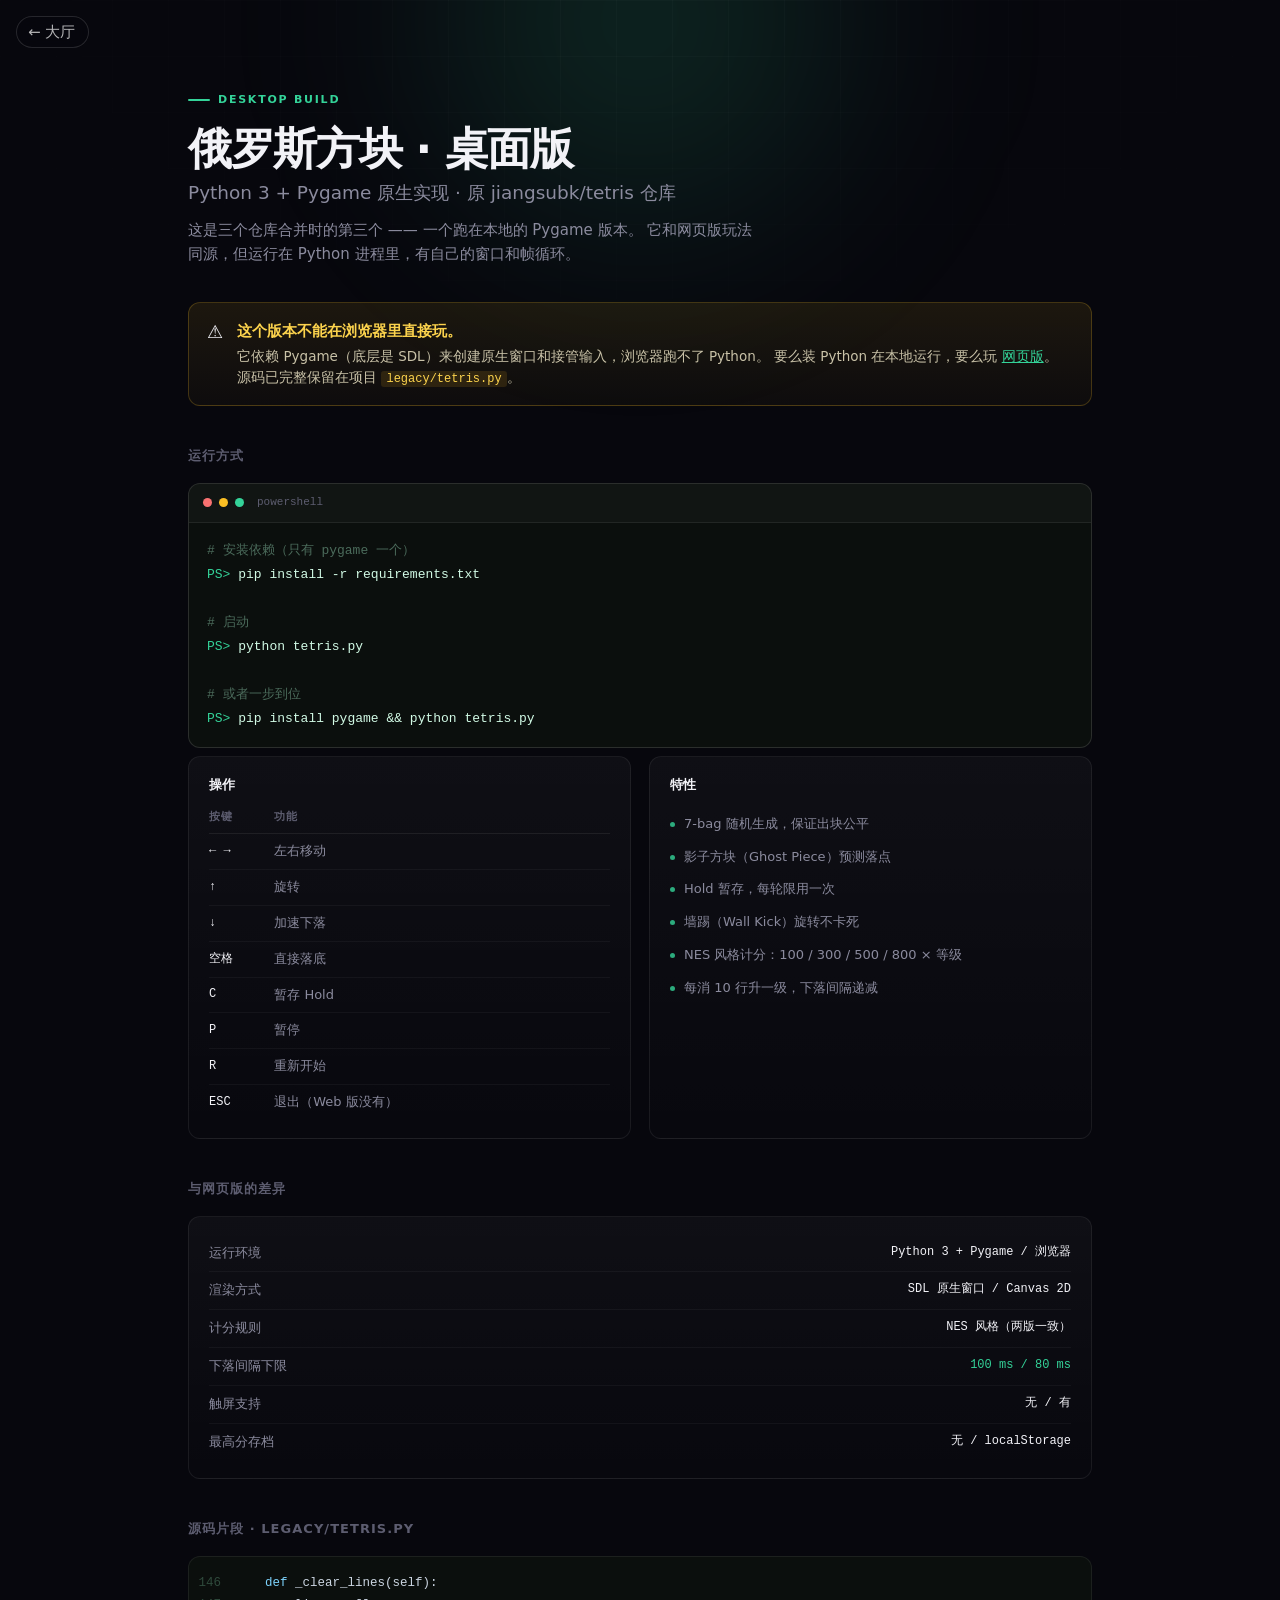
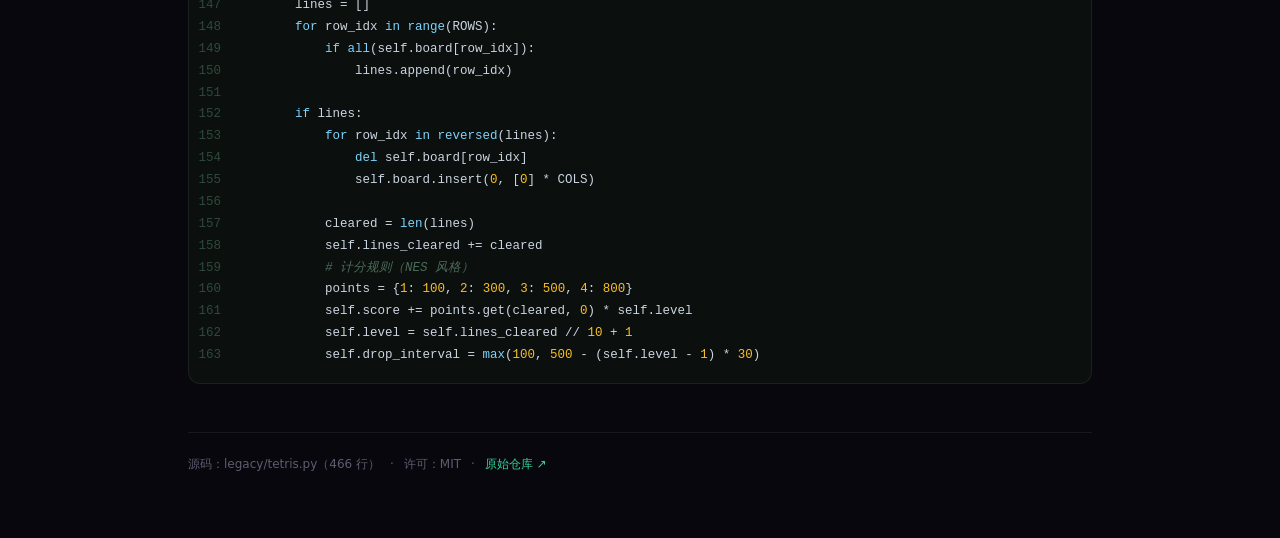
==== games/tetris-pygame/index.html @ be8d8ff5 "初始化：三个小游戏合并为统一游戏厅 - 新增大厅入口（三卡布局、最高分回填、键盘快捷入口） - 迁移雷霆战机与俄罗斯方块，注入返回大厅导航 - 俄罗斯方块补最高分持久化，修复窄屏标签竖排问题 - Py" ====
<!DOCTYPE html>
<html lang="zh-CN">
<head>
<meta charset="UTF-8">
<meta name="viewport" content="width=device-width, initial-scale=1.0">
<title>俄罗斯方块 · 桌面版 | 游戏厅</title>
<style>
  *, *::before, *::after { margin: 0; padding: 0; box-sizing: border-box; }

  :root {
    --bg: #07070d;
    --line: rgba(255, 255, 255, 0.07);
    --line-strong: rgba(255, 255, 255, 0.13);
    --text: #f2f2f7;
    --muted: #8b8b9e;
    --dim: #5d5d70;
    --acc: #34d399;
    --acc-soft: rgba(52, 211, 153, 0.14);
  }

  html { -webkit-text-size-adjust: 100%; }

  body {
    min-height: 100vh;
    background: var(--bg);
    color: var(--text);
    font-family: "Inter", system-ui, -apple-system, "Segoe UI", "PingFang SC", "Microsoft YaHei", sans-serif;
    font-size: 15px;
    line-height: 1.6;
    -webkit-font-smoothing: antialiased;
    position: relative;
    overflow-x: hidden;
  }

  .glow {
    position: fixed;
    width: 640px; height: 640px;
    top: -300px; left: 50%;
    transform: translateX(-50%);
    border-radius: 50%;
    background: radial-gradient(circle, rgba(52, 211, 153, 0.18), transparent 68%);
    filter: blur(80px);
    pointer-events: none;
    z-index: 0;
  }

  .grid-lines {
    position: fixed;
    inset: 0;
    pointer-events: none;
    z-index: 0;
    background-image:
      linear-gradient(rgba(255,255,255,0.02) 1px, transparent 1px),
      linear-gradient(90deg, rgba(255,255,255,0.02) 1px, transparent 1px);
    background-size: 56px 56px;
    mask-image: radial-gradient(ellipse 80% 60% at 50% 0%, #000 10%, transparent 75%);
    -webkit-mask-image: radial-gradient(ellipse 80% 60% at 50% 0%, #000 10%, transparent 75%);
  }

  .back {
    position: fixed;
    left: 16px; top: 16px;
    z-index: 10;
    display: inline-flex;
    align-items: center;
    gap: 5px;
    height: 32px;
    padding: 0 13px 0 11px;
    border-radius: 16px;
    font: 600 12px/1 inherit;
    color: rgba(255,255,255,0.7);
    background: rgba(8,8,14,0.6);
    border: 1px solid var(--line-strong);
    backdrop-filter: blur(12px);
    -webkit-backdrop-filter: blur(12px);
    text-decoration: none;
    transition: background .2s, color .2s, border-color .2s;
  }
  .back:hover { color: #fff; background: rgba(20,20,32,0.9); border-color: rgba(255,255,255,0.28); }

  .wrap {
    position: relative;
    z-index: 1;
    max-width: 960px;
    margin: 0 auto;
    padding: 84px 28px 64px;
  }

  .eyebrow {
    display: inline-flex;
    align-items: center;
    gap: 8px;
    font-size: 11px;
    font-weight: 600;
    letter-spacing: 0.16em;
    text-transform: uppercase;
    color: var(--acc);
    margin-bottom: 16px;
  }
  .eyebrow .bar {
    width: 22px; height: 2px;
    background: var(--acc);
    border-radius: 1px;
  }

  h1 {
    font-size: clamp(30px, 4.4vw, 44px);
    font-weight: 700;
    letter-spacing: -0.03em;
    line-height: 1.1;
    margin-bottom: 14px;
  }
  h1 .sub {
    display: block;
    font-size: 0.42em;
    font-weight: 500;
    letter-spacing: 0;
    color: var(--muted);
    margin-top: 10px;
  }

  .lede {
    color: var(--muted);
    max-width: 60ch;
    margin-bottom: 36px;
  }

  .notice {
    display: flex;
    gap: 14px;
    padding: 16px 18px;
    border-radius: 12px;
    background: linear-gradient(180deg, rgba(251, 191, 36, 0.09), rgba(251, 191, 36, 0.03));
    border: 1px solid rgba(251, 191, 36, 0.22);
    margin-bottom: 40px;
  }
  .notice .ico { font-size: 18px; line-height: 1.4; flex-shrink: 0; }
  .notice strong { color: #fcd34d; font-weight: 650; }
  .notice p { font-size: 13.5px; color: #c9c2a8; margin-top: 3px; }
  .notice code {
    font-family: ui-monospace, Consolas, monospace;
    font-size: 12px;
    padding: 1px 5px;
    border-radius: 3px;
    background: rgba(251, 191, 36, 0.12);
    color: #fcd34d;
  }

  h2 {
    font-size: 13px;
    font-weight: 650;
    letter-spacing: 0.08em;
    text-transform: uppercase;
    color: var(--dim);
    margin: 40px 0 16px;
  }

  /* 命令行 */
  .terminal {
    border-radius: 12px;
    border: 1px solid var(--line-strong);
    background: #0b0f0d;
    overflow: hidden;
    margin-bottom: 8px;
  }
  .terminal-bar {
    display: flex;
    align-items: center;
    gap: 7px;
    padding: 10px 14px;
    background: rgba(255,255,255,0.025);
    border-bottom: 1px solid var(--line);
  }
  .terminal-bar i {
    width: 9px; height: 9px; border-radius: 50%;
    display: block;
  }
  .terminal-bar i:nth-child(1) { background: #f87171; }
  .terminal-bar i:nth-child(2) { background: #fbbf24; }
  .terminal-bar i:nth-child(3) { background: #34d399; }
  .terminal-bar span {
    margin-left: 6px;
    font-size: 11px;
    color: var(--dim);
    font-family: ui-monospace, Consolas, monospace;
  }
  .terminal pre {
    padding: 16px 18px;
    font-family: ui-monospace, "SF Mono", Consolas, monospace;
    font-size: 13px;
    line-height: 1.85;
    color: #d1fae5;
    overflow-x: auto;
  }
  .terminal .prompt { color: var(--acc); user-select: none; }
  .terminal .cmt { color: #4b6b5b; }

  /* 两栏 */
  .cols {
    display: grid;
    grid-template-columns: 1fr 1fr;
    gap: 18px;
  }

  .panel {
    border: 1px solid var(--line);
    border-radius: 12px;
    background: linear-gradient(180deg, rgba(255,255,255,0.035), rgba(255,255,255,0.008));
    padding: 18px 20px;
  }
  .panel h3 {
    font-size: 13px;
    font-weight: 650;
    color: var(--text);
    margin-bottom: 12px;
  }

  table { width: 100%; border-collapse: collapse; font-size: 13px; }
  th {
    text-align: left;
    font-weight: 600;
    font-size: 11px;
    letter-spacing: 0.05em;
    text-transform: uppercase;
    color: var(--dim);
    padding-bottom: 8px;
    border-bottom: 1px solid var(--line);
  }
  td {
    padding: 7px 0;
    border-bottom: 1px solid rgba(255,255,255,0.04);
    color: var(--muted);
  }
  tr:last-child td { border-bottom: none; }
  td:first-child { color: var(--text); font-family: ui-monospace, Consolas, monospace; font-size: 12px; }
  td code {
    font-family: ui-monospace, Consolas, monospace;
    font-size: 11.5px;
    padding: 1.5px 5px;
    border-radius: 3px;
    background: rgba(255,255,255,0.06);
    color: #cbd5e1;
  }

  .feat { list-style: none; font-size: 13px; }
  .feat li {
    display: flex;
    gap: 9px;
    padding: 6px 0;
    color: var(--muted);
  }
  .feat li::before {
    content: "";
    flex-shrink: 0;
    width: 5px; height: 5px;
    border-radius: 50%;
    background: var(--acc);
    margin-top: 8px;
    opacity: 0.8;
  }

  .diff { font-size: 13px; }
  .diff .row {
    display: flex;
    justify-content: space-between;
    gap: 12px;
    padding: 8px 0;
    border-bottom: 1px solid rgba(255,255,255,0.04);
  }
  .diff .row:last-child { border-bottom: none; }
  .diff .k { color: var(--muted); }
  .diff .v { font-family: ui-monospace, Consolas, monospace; font-size: 12px; color: var(--text); }
  .diff .v.hi { color: var(--acc); }

  /* 源码 */
  .code {
    border-radius: 12px;
    border: 1px solid var(--line);
    background: #0b0f0d;
    overflow: hidden;
  }
  .code pre {
    padding: 16px 0;
    font-family: ui-monospace, "SF Mono", Consolas, monospace;
    font-size: 12.5px;
    line-height: 1.75;
    overflow-x: auto;
    color: #cbd5e1;
  }
  .code .ln {
    display: inline-block;
    width: 46px;
    padding-right: 14px;
    text-align: right;
    color: #2f4a3c;
    user-select: none;
  }
  .code .kw { color: #7dd3fc; }
  .code .num { color: #fbbf24; }
  .code .str { color: #86efac; }
  .code .cm { color: #4b6b5b; font-style: italic; }

  .foot {
    margin-top: 48px;
    padding-top: 22px;
    border-top: 1px solid var(--line);
    display: flex;
    gap: 10px;
    flex-wrap: wrap;
    font-size: 12px;
    color: var(--dim);
  }

  @media (max-width: 760px) {
    .cols { grid-template-columns: 1fr; }
    .wrap { padding: 76px 18px 48px; }
  }
</style>
</head>
<body>

<div class="glow"></div>
<div class="grid-lines"></div>

<a class="back" href="../../index.html">&larr; 大厅</a>

<div class="wrap">

  <div class="eyebrow"><span class="bar"></span>Desktop Build</div>

  <h1>
    俄罗斯方块 · 桌面版
    <span class="sub">Python 3 + Pygame 原生实现 · 原 jiangsubk/tetris 仓库</span>
  </h1>

  <p class="lede">
    这是三个仓库合并时的第三个 —— 一个跑在本地的 Pygame 版本。
    它和网页版玩法同源，但运行在 Python 进程里，有自己的窗口和帧循环。
  </p>

  <div class="notice">
    <div class="ico">⚠️</div>
    <div>
      <strong>这个版本不能在浏览器里直接玩。</strong>
      <p>
        它依赖 Pygame（底层是 SDL）来创建原生窗口和接管输入，浏览器跑不了 Python。
        要么装 Python 在本地运行，要么玩 <a href="../tetris/index.html" style="color:#34d399">网页版</a>。
        源码已完整保留在项目 <code>legacy/tetris.py</code>。
      </p>
    </div>
  </div>

  <h2>运行方式</h2>
  <div class="terminal">
    <div class="terminal-bar"><i></i><i></i><i></i><span>powershell</span></div>
<pre><span class="cmt"># 安装依赖（只有 pygame 一个）</span>
<span class="prompt">PS&gt;</span> pip install -r requirements.txt

<span class="cmt"># 启动</span>
<span class="prompt">PS&gt;</span> python tetris.py

<span class="cmt"># 或者一步到位</span>
<span class="prompt">PS&gt;</span> pip install pygame &amp;&amp; python tetris.py</pre>
  </div>

  <div class="cols">

    <div class="panel">
      <h3>操作</h3>
      <table>
        <tr><th>按键</th><th>功能</th></tr>
        <tr><td>&larr; &rarr;</td><td>左右移动</td></tr>
        <tr><td>&uarr;</td><td>旋转</td></tr>
        <tr><td>&darr;</td><td>加速下落</td></tr>
        <tr><td>空格</td><td>直接落底</td></tr>
        <tr><td>C</td><td>暂存 Hold</td></tr>
        <tr><td>P</td><td>暂停</td></tr>
        <tr><td>R</td><td>重新开始</td></tr>
        <tr><td>ESC</td><td>退出（Web 版没有）</td></tr>
      </table>
    </div>

    <div class="panel">
      <h3>特性</h3>
      <ul class="feat">
        <li>7-bag 随机生成，保证出块公平</li>
        <li>影子方块（Ghost Piece）预测落点</li>
        <li>Hold 暂存，每轮限用一次</li>
        <li>墙踢（Wall Kick）旋转不卡死</li>
        <li>NES 风格计分：100 / 300 / 500 / 800 &times; 等级</li>
        <li>每消 10 行升一级，下落间隔递减</li>
      </ul>
    </div>

  </div>

  <h2>与网页版的差异</h2>
  <div class="panel diff">
    <div class="row"><span class="k">运行环境</span><span class="v">Python 3 + Pygame / 浏览器</span></div>
    <div class="row"><span class="k">渲染方式</span><span class="v">SDL 原生窗口 / Canvas 2D</span></div>
    <div class="row"><span class="k">计分规则</span><span class="v">NES 风格（两版一致）</span></div>
    <div class="row"><span class="k">下落间隔下限</span><span class="v hi">100 ms / 80 ms</span></div>
    <div class="row"><span class="k">触屏支持</span><span class="v">无 / 有</span></div>
    <div class="row"><span class="k">最高分存档</span><span class="v">无 / localStorage</span></div>
  </div>

  <h2>源码片段 · legacy/tetris.py</h2>
  <div class="code">
<pre><span class="ln">146</span>    <span class="kw">def</span> _clear_lines(self):
<span class="ln">147</span>        lines = []
<span class="ln">148</span>        <span class="kw">for</span> row_idx <span class="kw">in</span> <span class="kw">range</span>(ROWS):
<span class="ln">149</span>            <span class="kw">if</span> <span class="kw">all</span>(self.board[row_idx]):
<span class="ln">150</span>                lines.append(row_idx)
<span class="ln">151</span>
<span class="ln">152</span>        <span class="kw">if</span> lines:
<span class="ln">153</span>            <span class="kw">for</span> row_idx <span class="kw">in</span> <span class="kw">reversed</span>(lines):
<span class="ln">154</span>                <span class="kw">del</span> self.board[row_idx]
<span class="ln">155</span>                self.board.insert(<span class="num">0</span>, [<span class="num">0</span>] * COLS)
<span class="ln">156</span>
<span class="ln">157</span>            cleared = <span class="kw">len</span>(lines)
<span class="ln">158</span>            self.lines_cleared += cleared
<span class="ln">159</span>            <span class="cm"># 计分规则（NES 风格）</span>
<span class="ln">160</span>            points = {<span class="num">1</span>: <span class="num">100</span>, <span class="num">2</span>: <span class="num">300</span>, <span class="num">3</span>: <span class="num">500</span>, <span class="num">4</span>: <span class="num">800</span>}
<span class="ln">161</span>            self.score += points.get(cleared, <span class="num">0</span>) * self.level
<span class="ln">162</span>            self.level = self.lines_cleared // <span class="num">10</span> + <span class="num">1</span>
<span class="ln">163</span>            self.drop_interval = <span class="kw">max</span>(<span class="num">100</span>, <span class="num">500</span> - (self.level - <span class="num">1</span>) * <span class="num">30</span>)</pre>
  </div>

  <div class="foot">
    <span>源码：legacy/tetris.py（466 行）</span>
    <span>·</span>
    <span>许可：MIT</span>
    <span>·</span>
    <a href="https://github.com/jiangsubk/tetris" style="color:#34d399;text-decoration:none">原始仓库 ↗</a>
  </div>

</div>

</body>
</html>
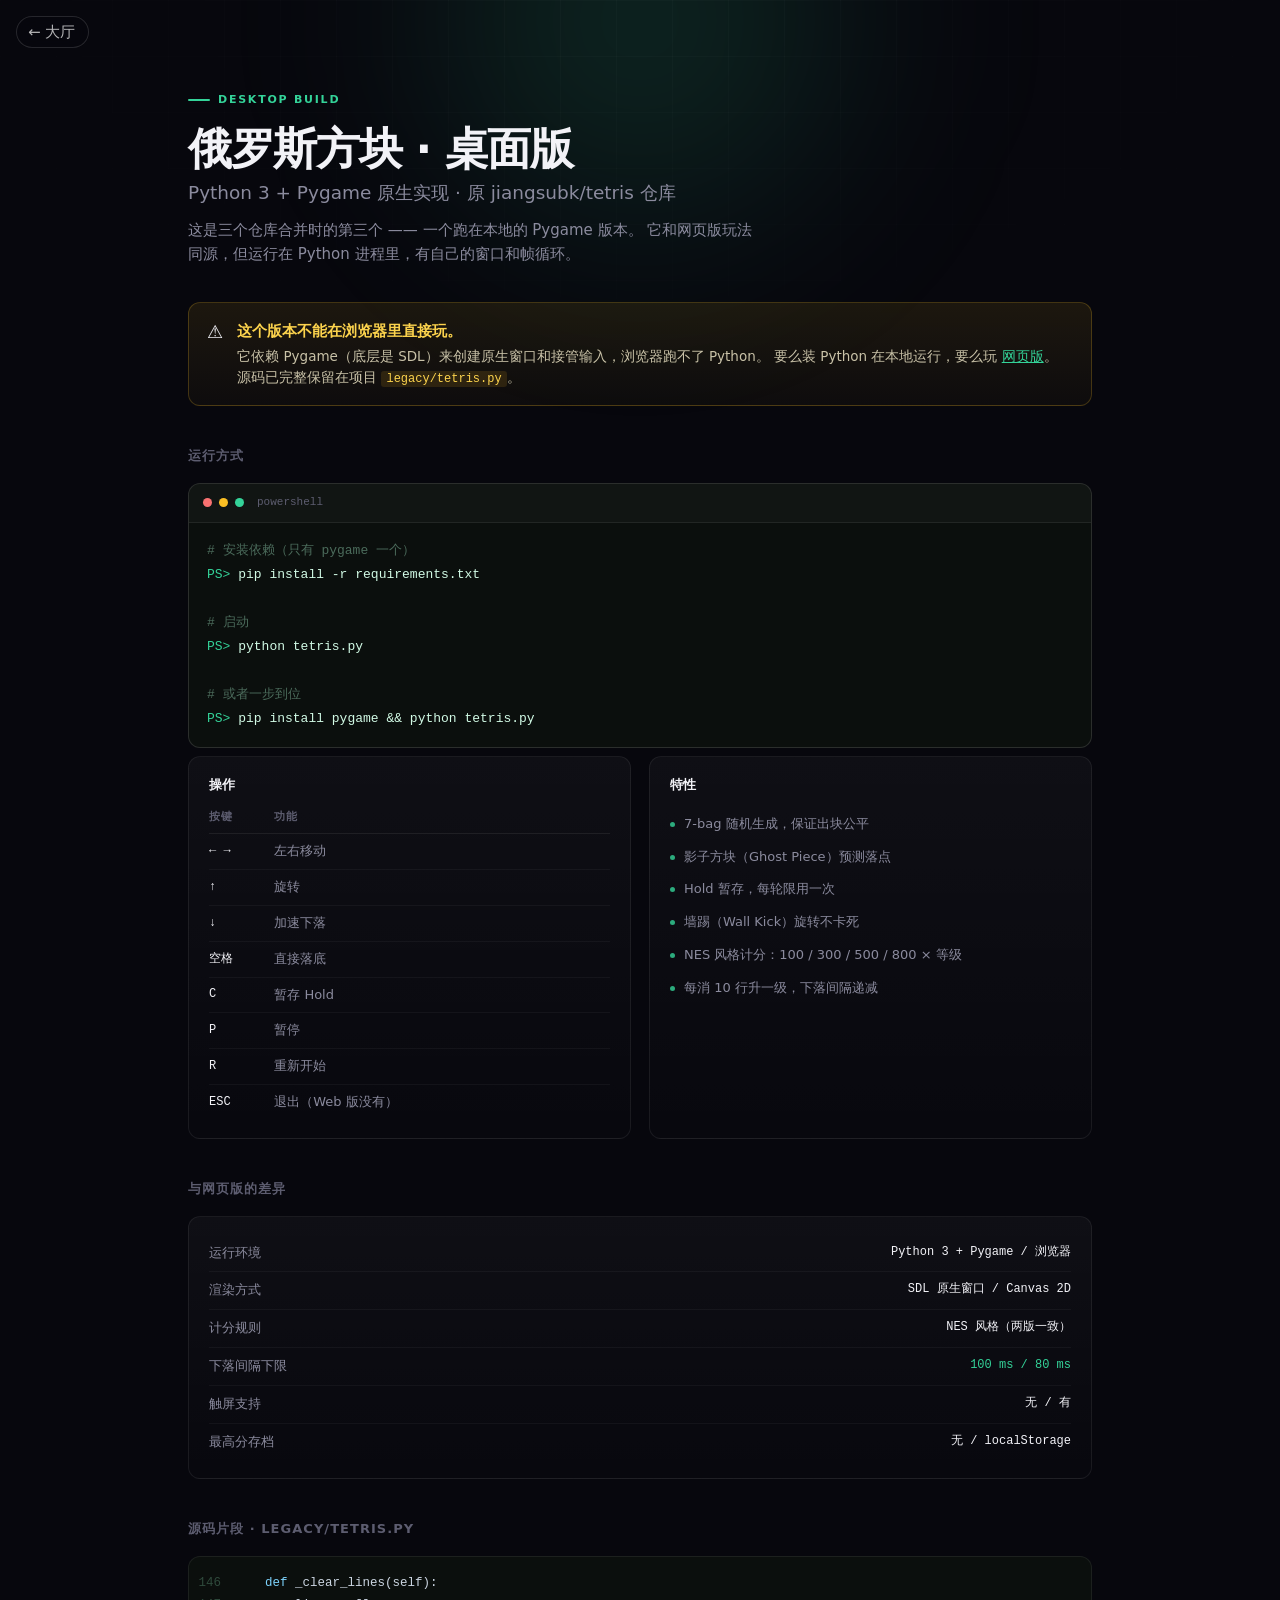
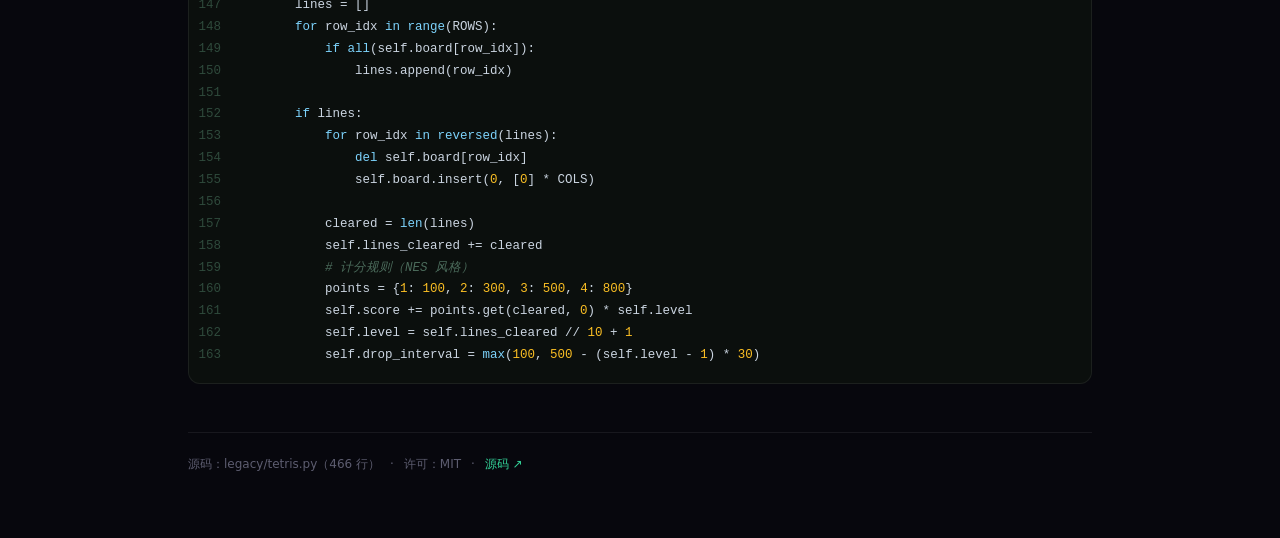
==== commit c07764a9: "更新失效链接：原仓库已删除，改指本仓库内路径 - README 补充线上地址，原仓库标注为已并入 - 桌面版说明页源码链接指向 legacy/tetris.py" ====
--- a/games/tetris-pygame/index.html
+++ b/games/tetris-pygame/index.html
@@ -431,7 +431,7 @@
     <span>·</span>
     <span>许可：MIT</span>
     <span>·</span>
-    <a href="https://github.com/jiangsubk/tetris" style="color:#34d399;text-decoration:none">原始仓库 ↗</a>
+    <a href="https://github.com/jiangsubk/game-hub/blob/main/legacy/tetris.py" style="color:#34d399;text-decoration:none">源码 ↗</a>
   </div>
 
 </div>
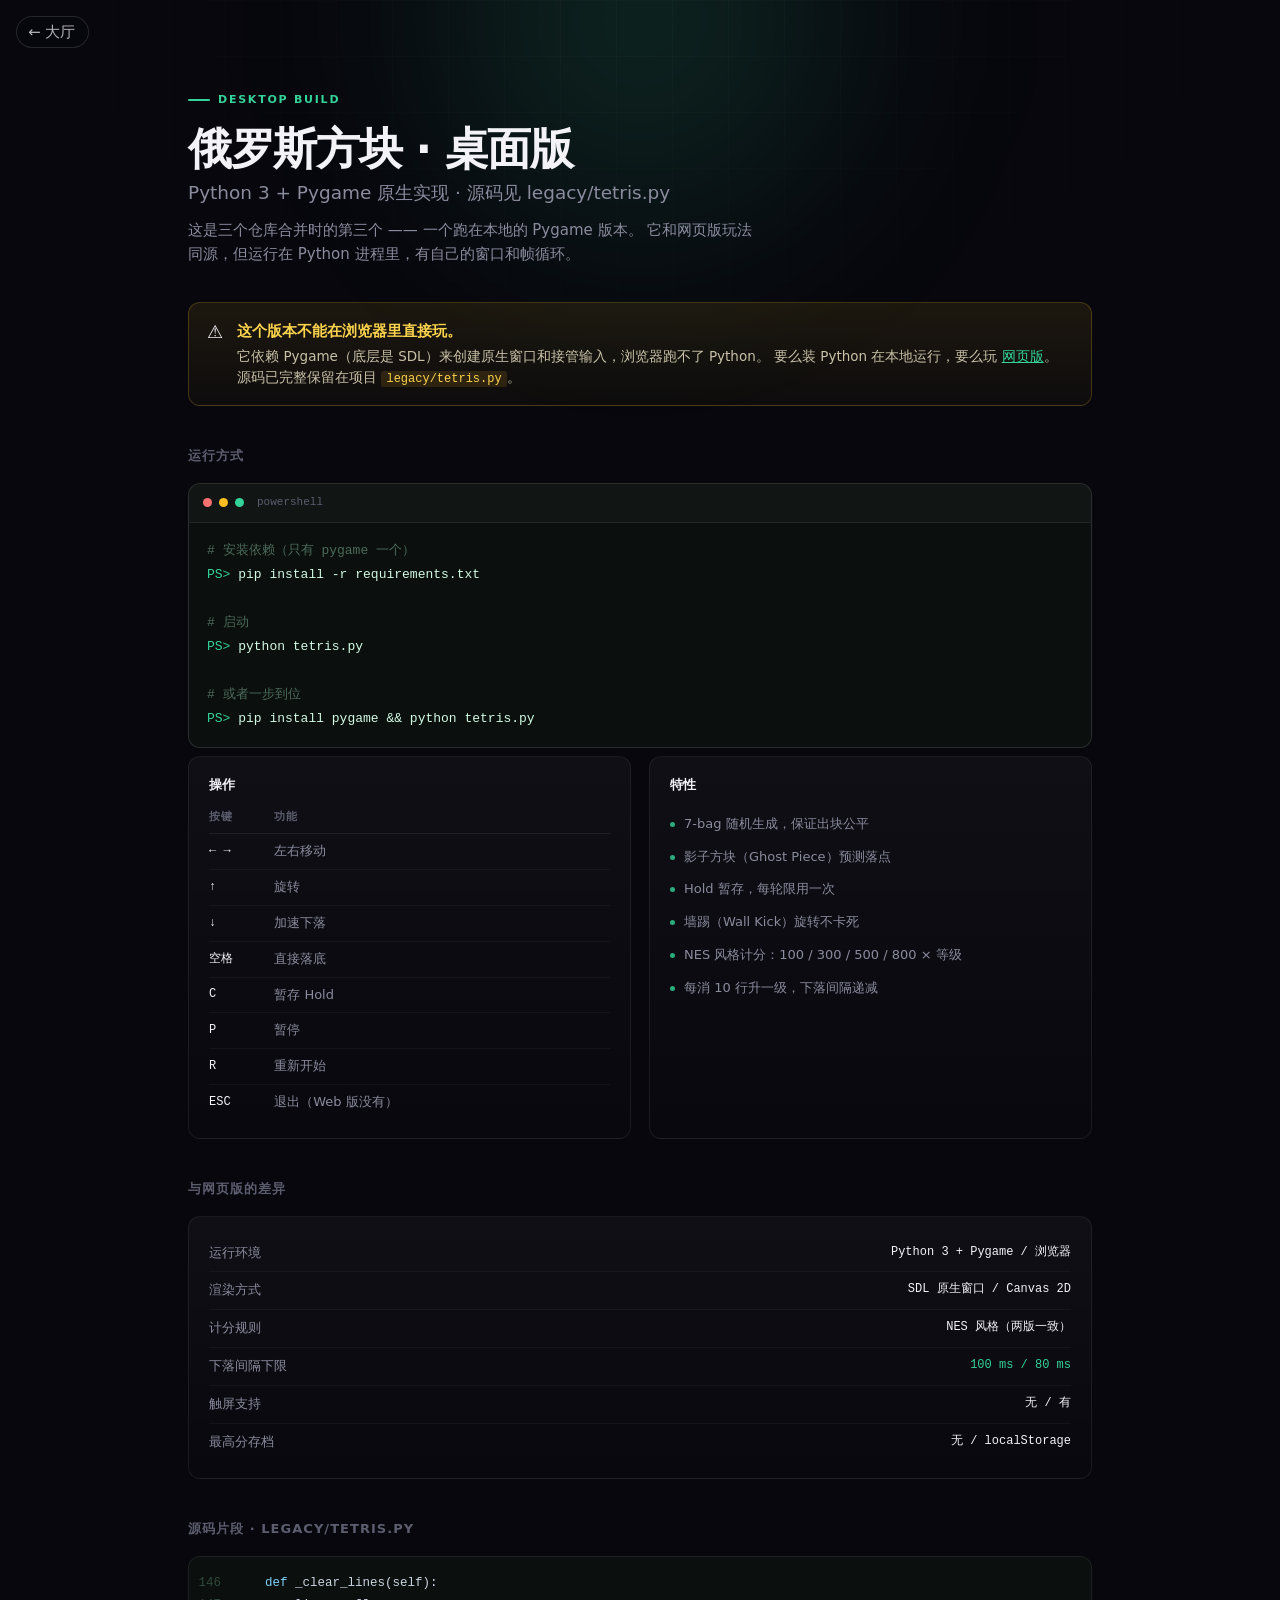
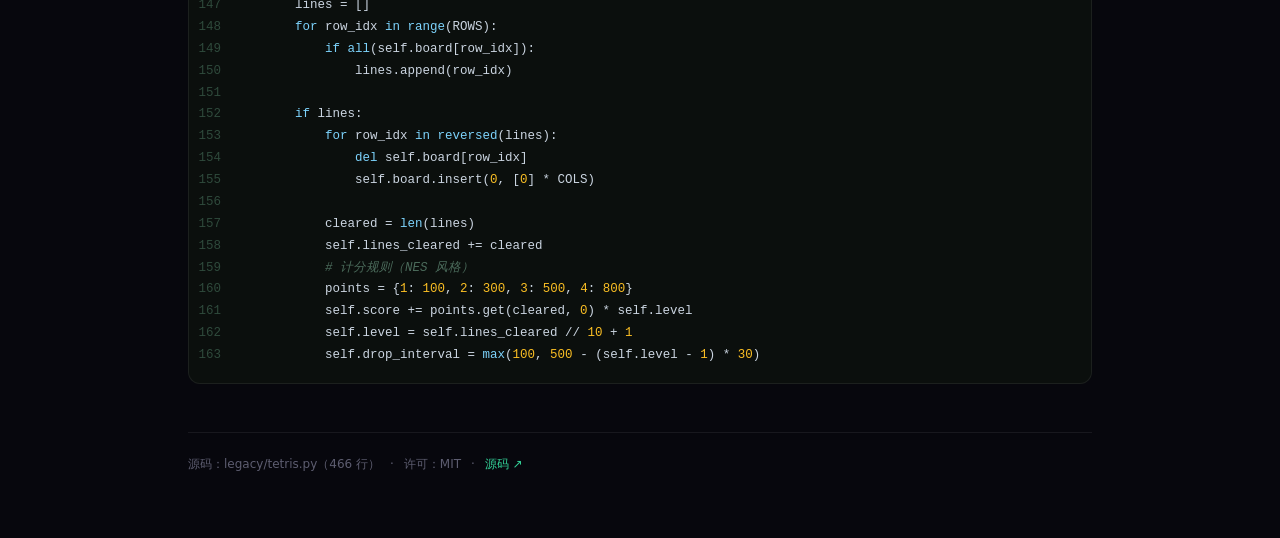
==== commit f4b33ccc: "说明页副标题去除已删除仓库引用" ====
--- a/games/tetris-pygame/index.html
+++ b/games/tetris-pygame/index.html
@@ -330,7 +330,7 @@
 
   <h1>
     俄罗斯方块 · 桌面版
-    <span class="sub">Python 3 + Pygame 原生实现 · 原 jiangsubk/tetris 仓库</span>
+    <span class="sub">Python 3 + Pygame 原生实现 · 源码见 legacy/tetris.py</span>
   </h1>
 
   <p class="lede">
